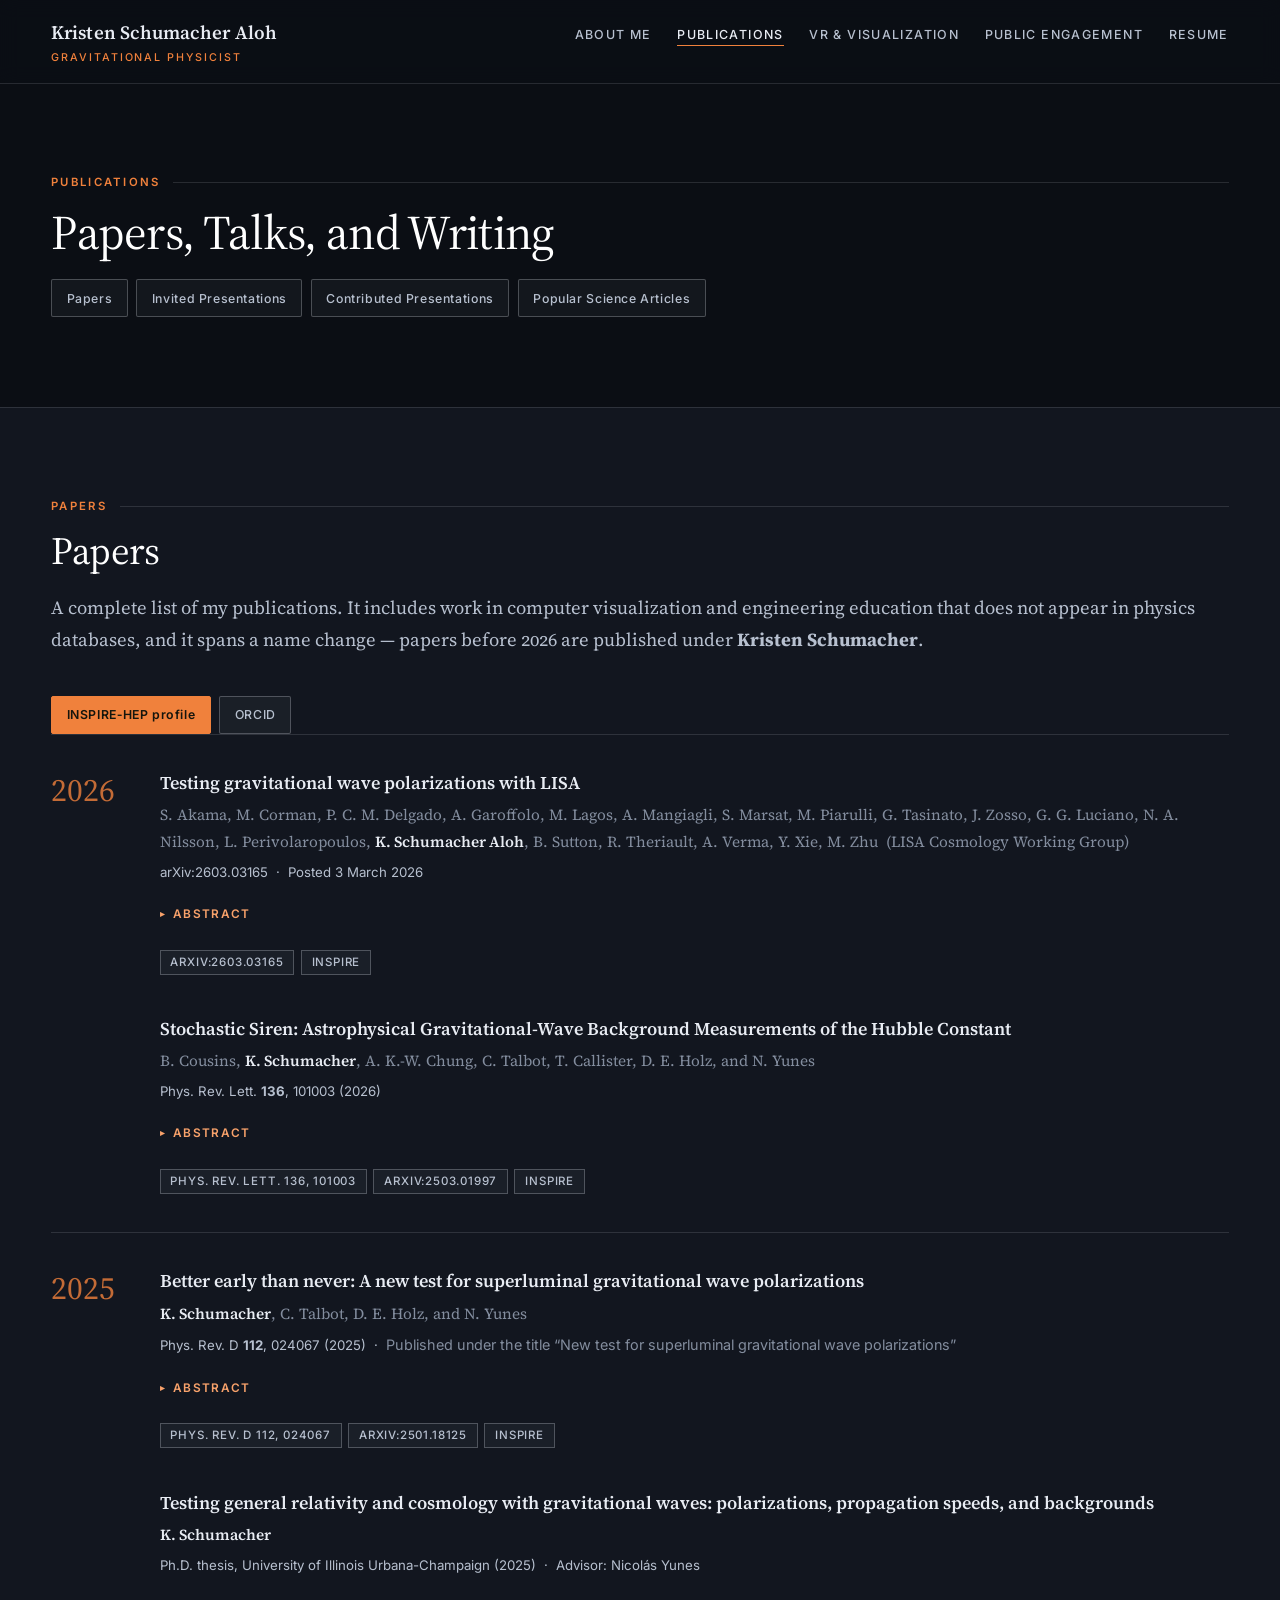
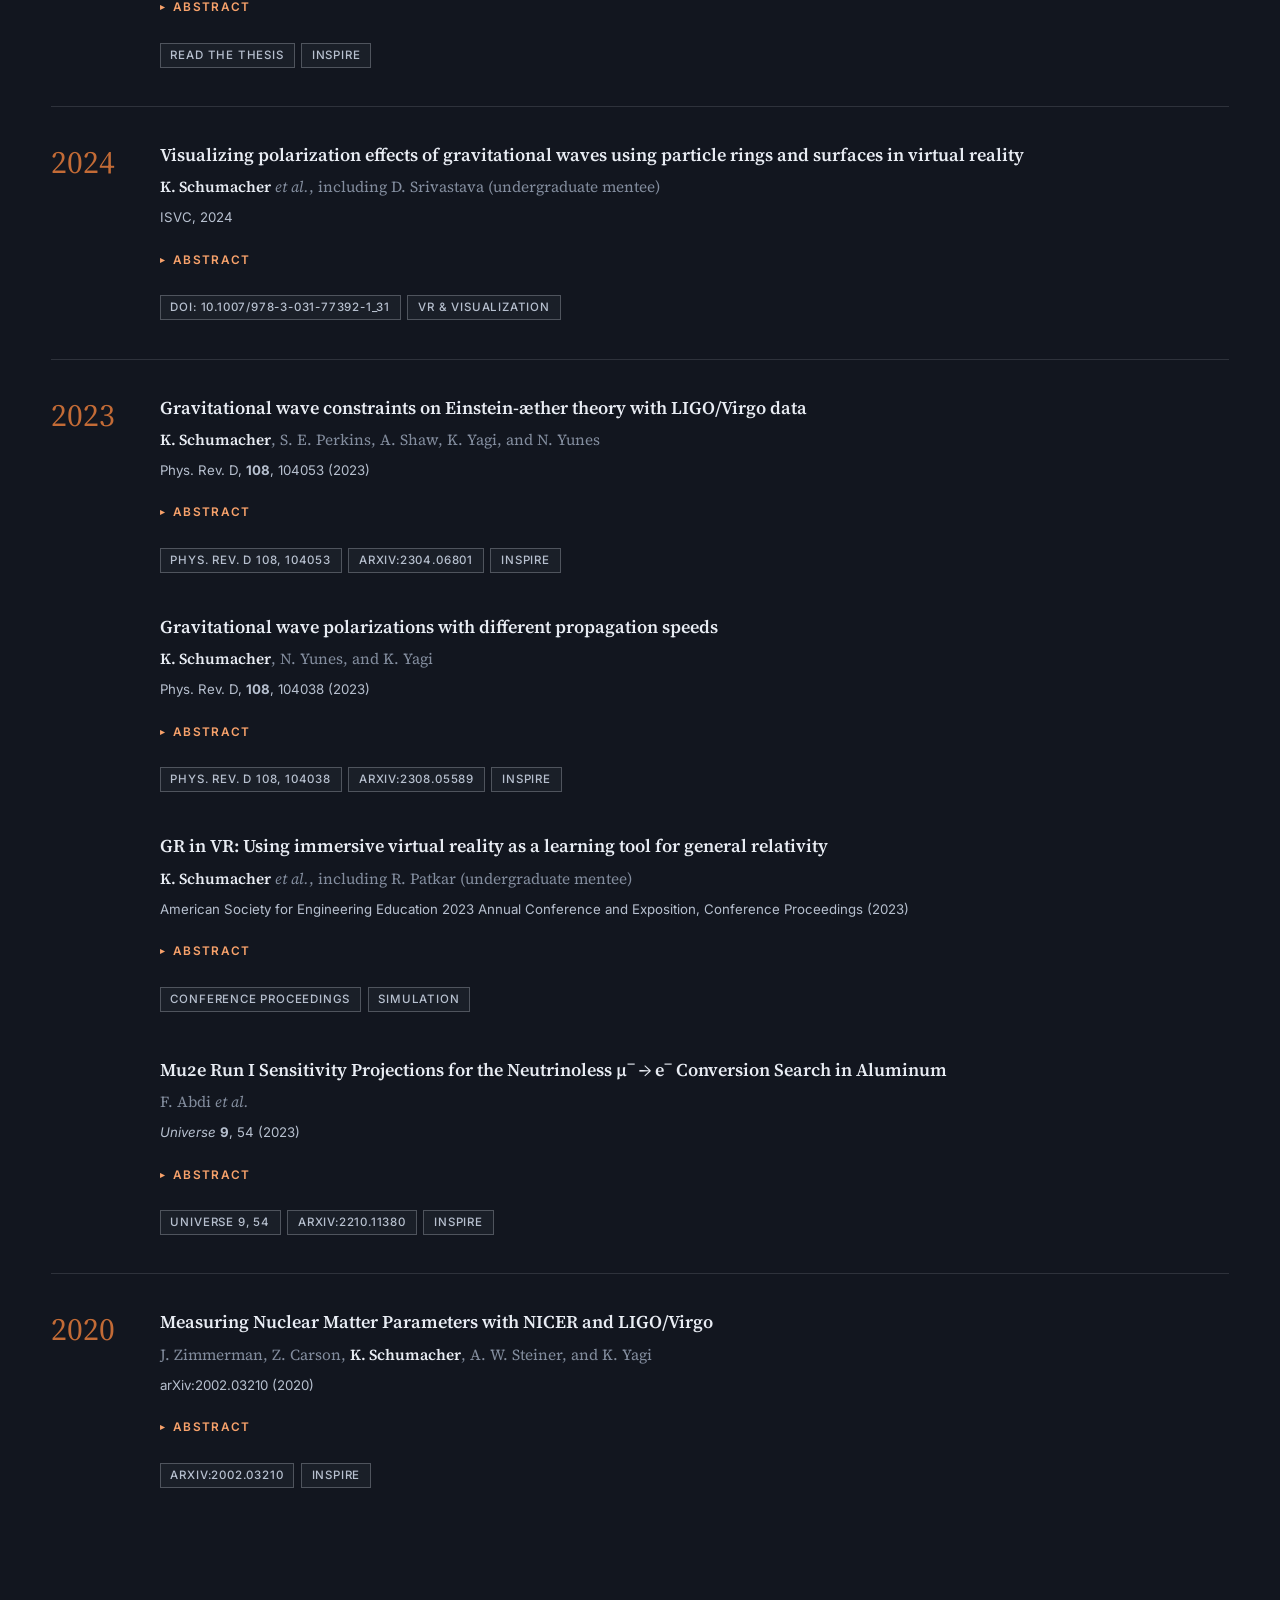
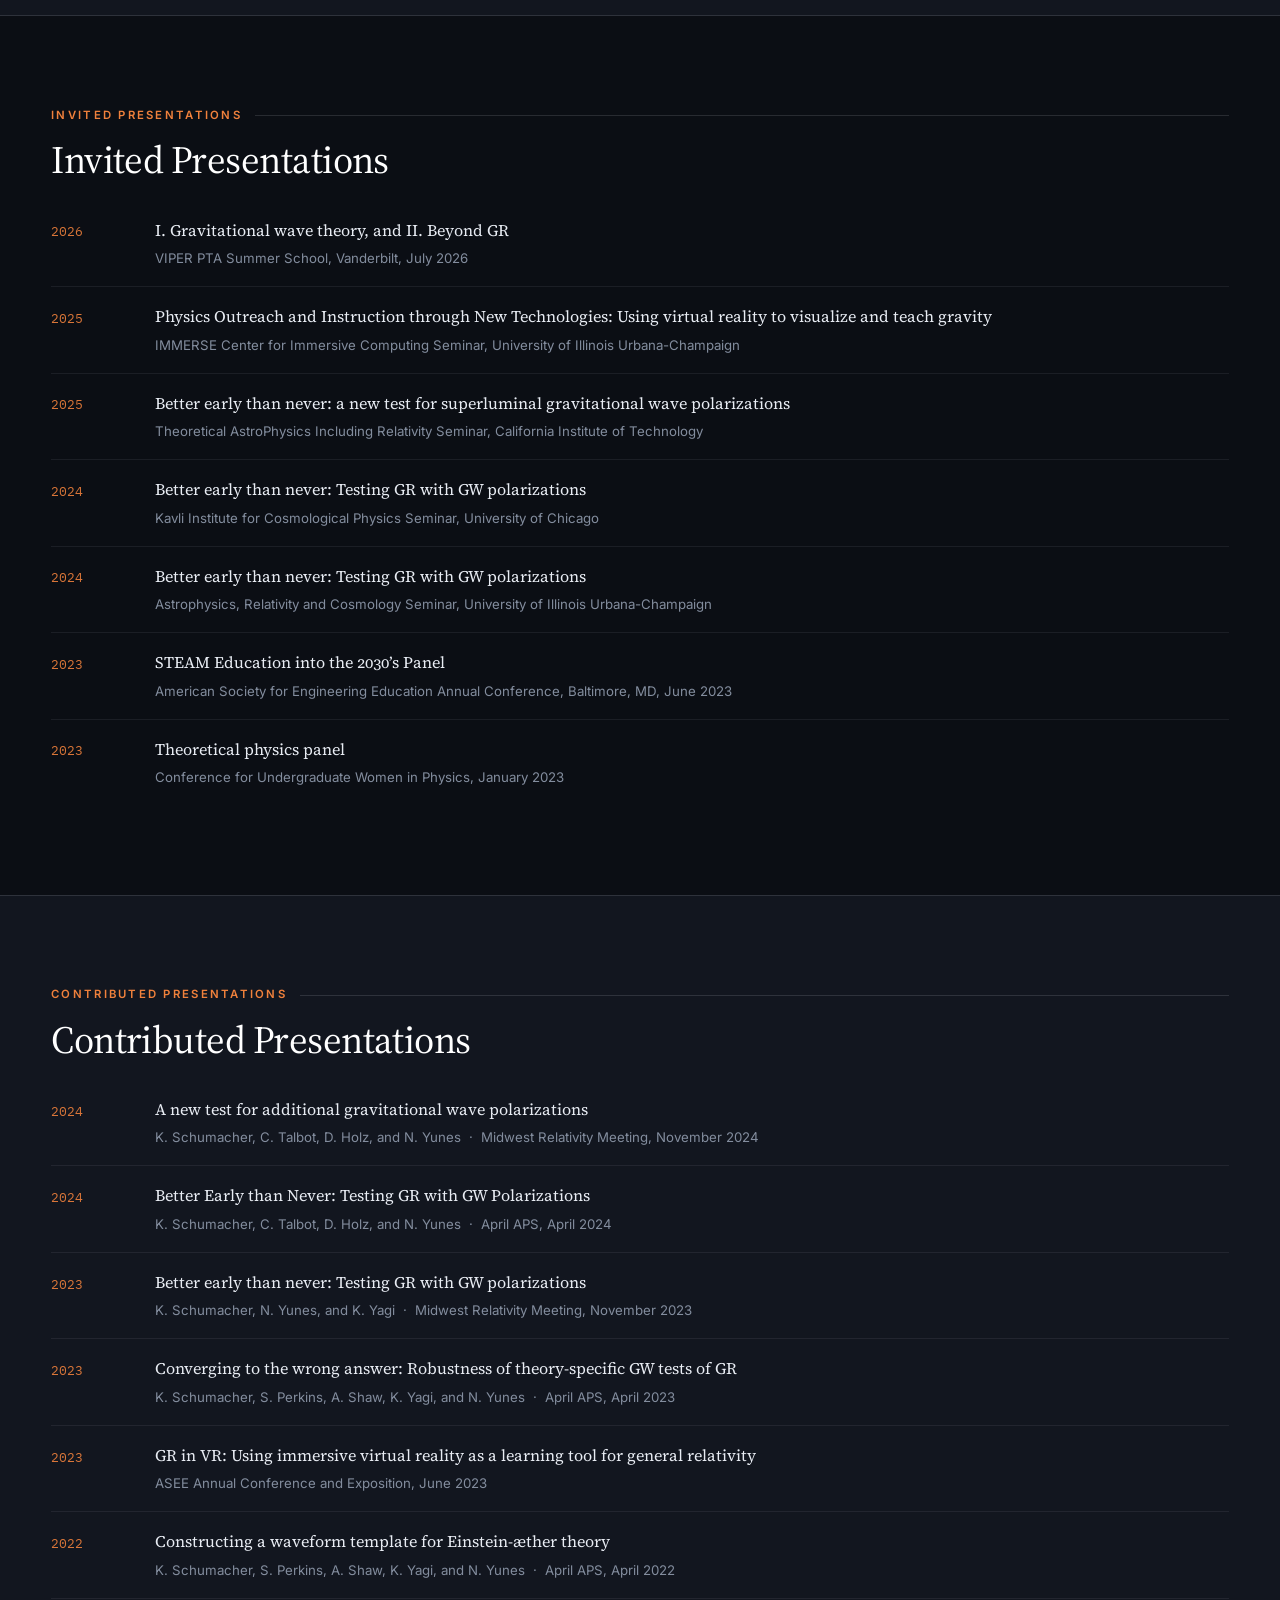
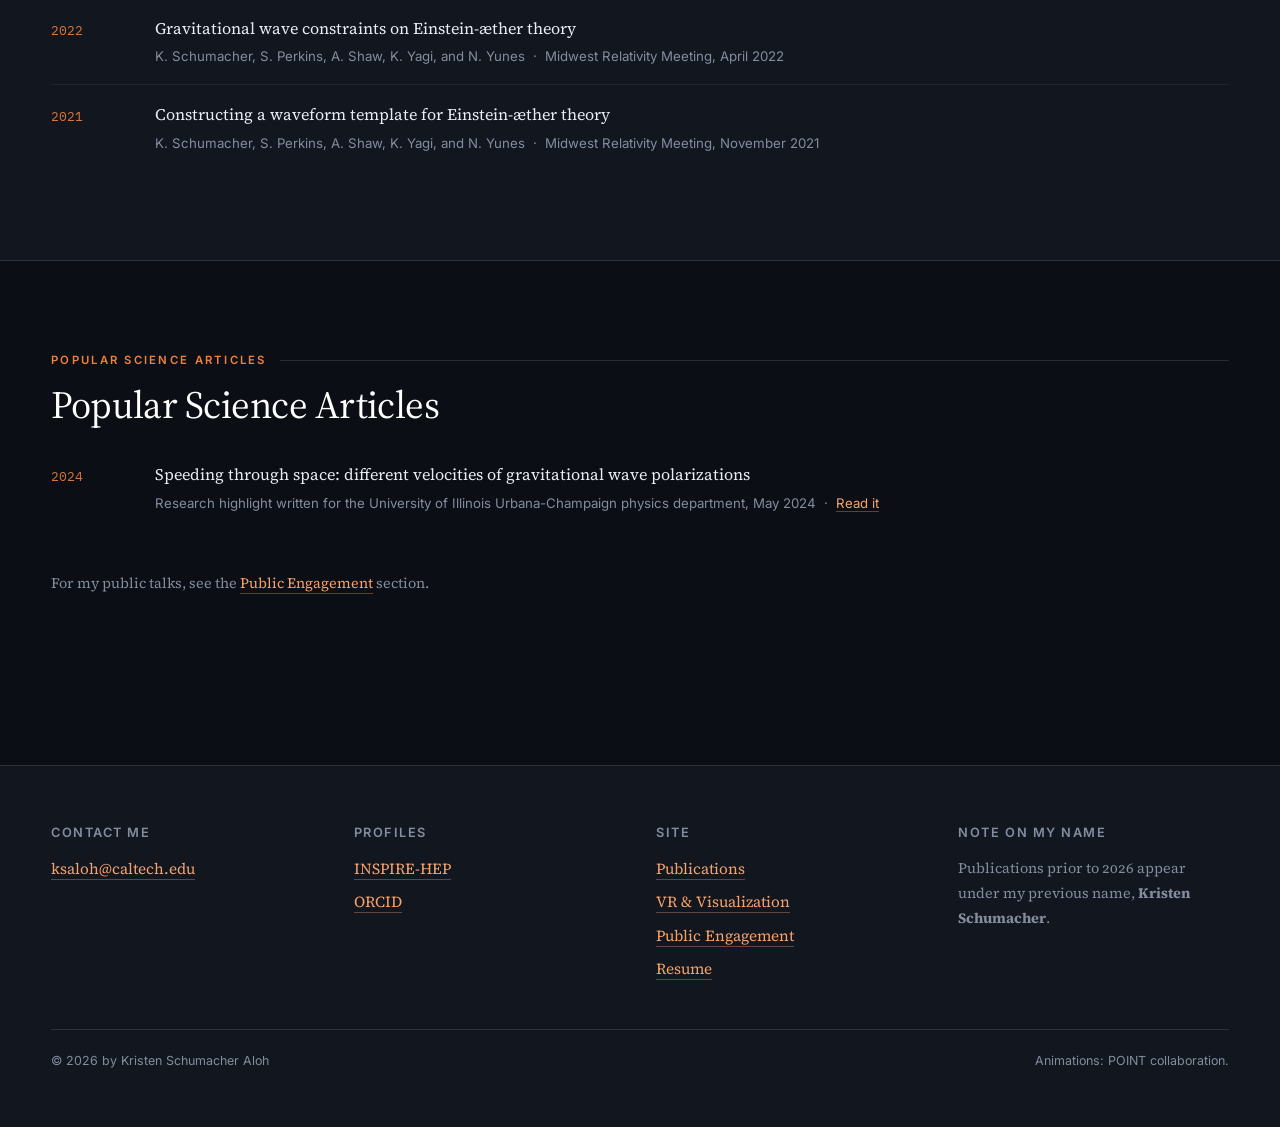
==== publications.html @ e94948c2 "Initial site" ====
<!DOCTYPE html>
<html lang="en">
<head>
<meta charset="utf-8">
<meta name="viewport" content="width=device-width, initial-scale=1">
<meta name="theme-color" content="#0B0E14">
<title>Publications — Kristen Schumacher Aloh</title>
<meta name="description" content="Papers, invited and contributed presentations, and popular science writing by Kristen Schumacher Aloh, gravitational physicist at Caltech and UT Austin. Papers before 2026 appear under Kristen Schumacher.">
<link rel="canonical" href="https://kristenaloh.github.io/publications.html">
<link rel="preconnect" href="https://fonts.googleapis.com">
<link rel="preconnect" href="https://fonts.gstatic.com" crossorigin>
<link href="https://fonts.googleapis.com/css2?family=Source+Serif+4:ital,opsz,wght@0,8..60,300..700;1,8..60,300..600&family=Inter:wght@400;500;600&family=IBM+Plex+Mono:wght@400;500&display=swap" rel="stylesheet">
<link rel="stylesheet" href="assets/css/style.css">
</head>
<body>
<a class="skip" href="#main">Skip to content</a>

<header class="masthead">
  <div class="masthead__inner">
    <a class="wordmark" href="index.html">
      <span class="wordmark__name">Kristen Schumacher Aloh</span>
      <span class="wordmark__role">Gravitational Physicist</span>
    </a>
    <nav class="nav" aria-label="Primary">
      <ul>
        <li><a href="index.html">About Me</a></li>
        <li><a href="publications.html" aria-current="page">Publications</a></li>
        <li><a href="visualizations.html">VR &amp; Visualization</a></li>
        <li><a href="outreach.html">Public Engagement</a></li>
        <li><a href="cv.html">Resume</a></li>
      </ul>
    </nav>
  </div>
</header>

<main id="main">

  <section class="section wrap">
    <p class="eyebrow">Publications</p>
    <h2 style="font-size:clamp(2rem,4.6vw,3rem)">Papers, Talks, and Writing</h2>
    <ul class="idlinks">
      <li><a href="#papers">Papers</a></li>
      <li><a href="#invited">Invited Presentations</a></li>
      <li><a href="#contributed">Contributed Presentations</a></li>
      <li><a href="#popular-science">Popular Science Articles</a></li>
    </ul>
  </section>

  <!-- ================= PAPERS ================= -->
  <section class="section section--raised" id="papers">
    <div class="wrap">
      <p class="eyebrow">Papers</p>
      <h2 class="mt-0">Papers</h2>
      <p class="deck">
        A complete list of my publications. It includes work in computer visualization and engineering
        education that does not appear in physics databases, and it spans a name change &mdash; papers
        before 2026 are published under <strong>Kristen Schumacher</strong>.
      </p>
      <!-- One-line summaries were removed here in Aug 2026. They sat between .pub__ref and
           the <details> abstract, as <p class="pub__gloss">. The .pub__gloss CSS rule is kept
           in the stylesheet so they can be reinstated by adding the paragraphs back. The plan
           is to rewrite them for a general audience rather than for a neighbouring subfield. -->
      <ul class="idlinks">
        <li><a class="is-primary" href="https://inspirehep.net/authors/1757251?ui-citation-summary=true">INSPIRE&#8209;HEP profile</a></li>
        <li><a href="https://orcid.org/0009-0002-8573-5075">ORCID</a></li>
      </ul>

      <!-- ===== 2026 ===== -->
      <div class="pubyear">
        <div class="pubyear__y">2026</div>
        <div>

          <article class="pub">
            <h3 class="pub__title">Testing gravitational wave polarizations with LISA</h3>
            <p class="pub__authors">S. Akama, M. Corman, P. C. M. Delgado, A. Garoffolo,
              M. Lagos, A. Mangiagli, S. Marsat, M. Piarulli, G. Tasinato, J. Zosso,
              G. G. Luciano, N. A. Nilsson, L. Perivolaropoulos,
              <b>K. Schumacher Aloh</b>, B. Sutton, R. Theriault, A. Verma, Y. Xie, M. Zhu
              &nbsp;(LISA Cosmology Working Group)</p>
            <p class="pub__ref">arXiv:2603.03165 &nbsp;·&nbsp; Posted 3 March 2026</p>
            <details class="pub__abstract">
              <summary>Abstract</summary>
              <p>
                In this paper we quantify the ability of the Laser Interferometer Space Antenna
                (LISA) to test the presence of non-tensorial polarizations as well as modifications
                to the tensor ones in gravitational waves emitted from massive black hole binaries.
                We employ the Parametrized Post-Einsteinian (PPE) formalism to model deviations from
                General Relativity (GR) for tensor, vector, and scalar polarizations. Our PPE
                parametrization is inspired by post-Newtonian waveforms from four modified gravity
                theories: Horndeski, Einstein-aether, Rosen&rsquo;s bimetric, and Lightman-Lee. We
                consistently implement these modifications across the inspiral, merger, and ringdown
                phases, ensuring proper waveform alignment and tapering. Subsequently, we perform
                Fisher forecasts to derive expected constraints on deviations from General Relativity
                and map these constraints to the parameter spaces of the four gravity theories. For
                tensor polarizations, LISA achieves constraints on amplitude modifications ranging
                between &sim;10<sup>&minus;4</sup>&ndash;10<sup>&minus;2</sup> precision level,
                depending on the frequency evolution of the modifications, for systems with
                10<sup>5</sup>&ndash;10<sup>7</sup>&nbsp;M<sub>&odot;</sub> at z&nbsp;=&nbsp;1. We
                find that LISA can distinguish breathing and longitudinal scalar polarizations only
                for relatively light binaries with M&nbsp;&lesssim;&nbsp;10<sup>4</sup>&nbsp;M<sub>&odot;</sub>,
                beyond which these modes become degenerate in the detector response. Importantly,
                constraints on vector polarizations are approximately 2-3 times more precise than for
                scalar polarizations. For both vector and scalar modes, amplitude measurements reach
                precisions ranging between
                &sim;10<sup>&minus;8</sup>&ndash;10<sup>&minus;2</sup>, depending on the frequency
                evolution of the modifications, for systems with
                10<sup>5</sup>&ndash;10<sup>7</sup>&nbsp;M<sub>&odot;</sub> at z&nbsp;=&nbsp;1. These
                results demonstrate LISA&rsquo;s potential to probe gravity in the strong-field regime
                via gravitational wave polarizations.
              </p>
            </details>
            <ul class="pub__links">
              <li><a href="https://arxiv.org/abs/2603.03165">arXiv:2603.03165</a></li>
              <li><a href="https://inspirehep.net/literature/3125375">INSPIRE</a></li>
            </ul>
          </article>

          <article class="pub">
            <h3 class="pub__title">Stochastic Siren: Astrophysical Gravitational-Wave Background
              Measurements of the Hubble Constant</h3>
            <p class="pub__authors">B. Cousins, <b>K. Schumacher</b>, A. K.-W. Chung, C. Talbot,
              T. Callister, D. E. Holz, and N. Yunes</p>
            <p class="pub__ref">Phys. Rev. Lett. <b>136</b>, 101003 (2026)</p>
            <details class="pub__abstract">
              <summary>Abstract</summary>
              <p>
                Gravitational waves from individually resolved compact object mergers can be used
                as standard sirens, offering a novel self-calibrating precision probe of cosmology.
                While the standard siren method has been well-explored, the gravitational-wave
                background arising from unresolved mergers offers a novel alternative to probing
                cosmology. We demonstrate that the combination of resolved binary black hole
                mergers with the unresolved signals composing the stochastic gravitational-wave
                background can be used to measure cosmological parameters, including the Hubble
                constant, H<sub>0</sub>. We apply this &ldquo;stochastic siren&rdquo; method to
                existing gravitational-wave data and find that including the current non-detection
                of the background increases the accuracy at which H<sub>0</sub> can be measured,
                relative to using resolved mergers alone. We also provide projections for upcoming
                detectors to highlight their ability to probe cosmology with the background. With
                the anticipated detection of the astrophysical gravitational-wave background, the
                stochastic siren approach can be expected to improve future standard siren
                cosmological measurements.
              </p>
            </details>
            <ul class="pub__links">
              <li><a href="https://doi.org/10.1103/4lzh-bm7y">Phys. Rev. Lett. 136, 101003</a></li>
              <li><a href="https://arxiv.org/abs/2503.01997">arXiv:2503.01997</a></li>
              <li><a href="https://inspirehep.net/literature/2896659">INSPIRE</a></li>
            </ul>
          </article>

        </div>
      </div>

      <!-- ===== 2025 ===== -->
      <div class="pubyear">
        <div class="pubyear__y">2025</div>
        <div>

          <article class="pub">
            <h3 class="pub__title">Better early than never: A new test for superluminal
              gravitational wave polarizations</h3>
            <p class="pub__authors"><b>K. Schumacher</b>, C. Talbot, D. E. Holz, and N. Yunes</p>
            <p class="pub__ref">Phys. Rev. D <b>112</b>, 024067 (2025)
              &nbsp;·&nbsp; <span class="small">Published under the title &ldquo;New test for
              superluminal gravitational wave polarizations&rdquo;</span></p>
            <details class="pub__abstract">
              <summary>Abstract</summary>
              <p>
                In some beyond-Einstein theories of gravity, gravitational waves can contain up to
                six polarizations, which are allowed to propagate at different speeds faster than
                light. These different propagation speeds imply that polarizations generated by the
                same source will not arrive simultaneously at the detector. Current constraints on
                the speed of propagation of transverse-traceless polarizations, however, indicate
                that any additional polarizations must arrive with or before the
                transverse-traceless ones. We propose a new technique to test for the existence of
                superluminal, non-transverse-traceless polarizations that arrive in the data before
                a gravitational-wave observation of transverse-traceless modes. We discuss the
                circumstances in which these non-transverse-traceless polarizations would be
                detectable and what constraints could be placed if they are not detected. To
                determine whether this new test of general relativity with gravitational wave
                observations is practical, we outline and address many of the challenges it might
                face. Our arguments lead us to conclude that this new test is not only physically
                well-motivated but also feasible with current detectors.
              </p>
            </details>
            <ul class="pub__links">
              <li><a href="https://doi.org/10.1103/m7ns-f3jf">Phys. Rev. D 112, 024067</a></li>
              <li><a href="https://arxiv.org/abs/2501.18125">arXiv:2501.18125</a></li>
              <li><a href="https://inspirehep.net/literature/2874196">INSPIRE</a></li>
            </ul>
          </article>

          <article class="pub">
            <h3 class="pub__title">Testing general relativity and cosmology with gravitational
              waves: polarizations, propagation speeds, and backgrounds</h3>
            <p class="pub__authors"><b>K. Schumacher</b></p>
            <p class="pub__ref">Ph.D. thesis, University of Illinois Urbana-Champaign (2025)
              &nbsp;·&nbsp; Advisor: Nicol&aacute;s Yunes</p>
            <details class="pub__abstract">
              <summary>Abstract</summary>
              <p>
                Gravitational waves have enabled innumerable tests of various aspects of
                physics and astronomy, both through their detection and non-detection. This
                dissertation focuses on two primary areas that gravitational waves have
                impacted: general relativity and cosmology. In general relativity,
                gravitational waves consist of only two tensor polarization modes, while some
                modified theories of gravity propose up to six polarizations. Thus, additional
                non-tensorial polarizations offer a unique signature of new physics and
                provide a generic and powerful tool for testing general relativity. In this
                dissertation, we develop models for the six polarizations possible in modified
                theories, where these polarizations can propagate at different speeds. These
                models offer a more straightforward method to obtain the expressions that
                serve as the foundation for waveform template creation. We apply these models
                to Einstein-&aelig;ther theory, a specific theory of modified gravity that
                allows us to test Lorentz-violation in the gravitational sector &mdash; a
                feature common to many theories of quantum gravity. For the first time, we
                construct a waveform template in this theory and test it against gravitational
                wave data. While we find that current data is insufficient to place more
                stringent constraints than existent bounds, this work establishes a framework
                for future tests. Furthermore, to better illustrate the physical phenomenon
                considered in these works, we also develop novel visualizations of
                gravitational wave polarizations in virtual reality. These animations allow
                for a deeper understanding of each polarization individually and their
                combined effects. Next, we investigate how propagation speeds of different
                polarizations impact their detectability and examine the implications for
                current constraints on additional polarizations. We propose a novel search
                technique for such polarizations, considering how they would correlate with
                the tensor polarizations that have already been detected. In the event that
                additional polarizations are not detected, we consider how this non-detection
                can still inform studies of modified theories by placing limits on the
                possible values of certain parameters, such as the polarization speeds.
                Finally, in addition to these tests of modified gravity, we propose a new test
                of cosmology utilizing the gravitational wave background &mdash; a collection
                of many faint, unresolvable events. We demonstrate that even in the case of a
                non-detection, this test can improve our measurement of the expansion rate of
                the Universe. In combination with spectral siren techniques, this may
                contribute to the resolution of the current Hubble tension. Overall, this
                dissertation contributes to the development of new analytical models and data
                analysis techniques for gravitational waves. Our findings suggest several
                promising directions for future research, including the development of new
                waveform templates in modified theories of gravity, searches for
                time-separated gravitational wave polarizations, and further measurements of
                the Hubble constant informed by the gravitational wave background.
              </p>
            </details>
            <ul class="pub__links">
              <li><a href="https://www.ideals.illinois.edu/items/136508">Read the thesis</a></li>
              <li><a href="https://inspirehep.net/literature/3083254">INSPIRE</a></li>
            </ul>
          </article>

        </div>
      </div>

      <!-- ===== 2024 ===== -->
      <div class="pubyear">
        <div class="pubyear__y">2024</div>
        <div>

          <article class="pub">
            <h3 class="pub__title">Visualizing polarization effects of gravitational waves using
              particle rings and surfaces in virtual reality</h3>
            <p class="pub__authors"><b>K. Schumacher</b> <em>et al.</em>,
              including D. Srivastava (undergraduate mentee)</p>
            <p class="pub__ref">ISVC, 2024</p>
            <details class="pub__abstract">
              <summary>Abstract</summary>
              <p>
                In some modified theories of gravity, gravitational waves may contain up to six
                polarizations. These different polarizations determine the pattern with which the
                gravitational waves stretch and squeeze spacetime, both perpendicular to and along
                the direction of propagation. Given the multi-dimensional nature of these
                distortions and the fact that they are not visible to the naked eye, immersive
                virtual reality is a useful tool for visualizing them. In this work, we introduce
                what we believe is the first visualization tool allowing users to explore all six
                gravitational wave polarizations. This interactive and immersive virtual reality
                experience features three different visualization modes intended to illustrate the
                different patterns of distortion for each polarization, for arbitrary combinations
                of the polarizations, and for combinations of polarizations that correspond to
                specific theories of gravity.
              </p>
            </details>
            <ul class="pub__links">
              <li><a href="https://doi.org/10.1007/978-3-031-77392-1_31">DOI: 10.1007/978-3-031-77392-1_31</a></li>
              <li><a href="visualizations.html">VR &amp; Visualization</a></li>
            </ul>
          </article>

        </div>
      </div>

      <!-- ===== 2023 ===== -->
      <div class="pubyear">
        <div class="pubyear__y">2023</div>
        <div>

          <article class="pub">
            <h3 class="pub__title">Gravitational wave constraints on Einstein-&aelig;ther theory
              with LIGO/Virgo data</h3>
            <p class="pub__authors"><b>K. Schumacher</b>, S. E. Perkins, A. Shaw, K. Yagi,
              and N. Yunes</p>
            <p class="pub__ref">Phys. Rev. D, <b>108</b>, 104053 (2023)</p>
            <details class="pub__abstract">
              <summary>Abstract</summary>
              <p>
                Lorentz symmetry is a fundamental property of Einstein&rsquo;s theory of general
                relativity that one may wish to test with gravitational wave observations.
                Einstein-&aelig;ther theory is a model that introduces Lorentz-symmetry breaking in
                the gravitational sector through an &aelig;ther vector field, while still leading to
                second-order field equations. This well-posed theory passes particle physics
                constraints because it modifies directly only the gravitational sector, yet it
                predicts deviations in the inspiral and coalescence of compact objects. We here,
                for the first time, put this theory to the test by comparing its gravitational wave
                predictions directly against LIGO/Virgo gravitational wave data. We first construct
                a waveform model for Einstein-&aelig;ther theory,
                <code>EA_IMRPhenomD_NRT</code>, through modifications of the general relativity
                <code>IMRPhenomD_NRTidalv2</code> model (used by the LIGO/VIRGO collaboration).
                This model constructs a response function that not only contains the
                transverse-traceless polarization but also additional Einstein-&aelig;ther (scalar
                and vectorial) polarizations simultaneously. We then use the many current
                constraints on the theory to construct nontrivial priors for the
                Einstein-&aelig;ther coupling constants. After testing the waveform model, we
                conduct parameter estimation studies on two gravitational wave events: GW170817 and
                GW190425. We find that these data are not sufficiently informative to place
                constraints on the theory that are stronger than current bounds from binary pulsar,
                Solar System, and cosmological observations. This is because, although
                Einstein-&aelig;ther modifications include additional polarizations and have been
                computed beyond leading post-Newtonian order, these modifications are dominated by
                (already-constrained) dipole effects. These difficulties make it unclear whether
                future gravitational wave observations will be able to improve on current
                constraints on Einstein-&aelig;ther theory.
              </p>
            </details>
            <ul class="pub__links">
              <li><a href="https://doi.org/10.1103/PhysRevD.108.104053">Phys. Rev. D 108, 104053</a></li>
              <li><a href="https://arxiv.org/abs/2304.06801">arXiv:2304.06801</a></li>
              <li><a href="https://inspirehep.net/literature/2651445">INSPIRE</a></li>
            </ul>
          </article>

          <article class="pub">
            <h3 class="pub__title">Gravitational wave polarizations with different propagation
              speeds</h3>
            <p class="pub__authors"><b>K. Schumacher</b>, N. Yunes, and K. Yagi</p>
            <p class="pub__ref">Phys. Rev. D, <b>108</b>, 104038 (2023)</p>
            <details class="pub__abstract">
              <summary>Abstract</summary>
              <p>
                In some modified theories of gravity, gravitational waves can contain up to six
                different polarizations, which can travel at speeds different from that of light.
                Searches for these different polarizations in gravitational wave data are important
                because any detection would be clear evidence of new physics, while clear
                nondetections could constrain some modified theories. The first step toward
                searching the data for such gravitational wave content is the calculation of the
                amplitudes of these different polarizations. Here we present a model-independent
                method to obtain the different polarizations of gravitational waves directly from
                the metric perturbation in theories where these polarizations are allowed to travel
                at different speeds. We develop our calculations so that the same procedure works
                with either the metric perturbation itself or its trace-reversed form. Our results
                are in agreement with previous work in the limit that all polarization speeds are
                the speed of light. We demonstrate how our model-independent method can be used
                with two specific modified theories of gravity, suggesting its wide applicability
                to other theories that allow for different gravitational wave propagation speeds.
                We further extend the parametrized post-Einsteinian formalism to apply to such
                theories that travel with different speeds. Finally, we discuss how the different
                speeds of different polarizations may affect null stream tests of general
                relativity with gravitational wave observations by multiple interferometers.
                Differences in propagation speeds may make null streams ineffective or lead to the
                detection of what seem to be isolated scalar or vector modes.
              </p>
            </details>
            <ul class="pub__links">
              <li><a href="https://doi.org/10.1103/PhysRevD.108.104038">Phys. Rev. D 108, 104038</a></li>
              <li><a href="https://arxiv.org/abs/2308.05589">arXiv:2308.05589</a></li>
              <li><a href="https://inspirehep.net/literature/2686897">INSPIRE</a></li>
            </ul>
          </article>

          <article class="pub">
            <h3 class="pub__title">GR in VR: Using immersive virtual reality as a learning tool for
              general relativity</h3>
            <p class="pub__authors"><b>K. Schumacher</b> <em>et al.</em>,
              including R. Patkar (undergraduate mentee)</p>
            <p class="pub__ref">American Society for Engineering Education 2023 Annual Conference
              and Exposition, Conference Proceedings (2023)</p>
            <details class="pub__abstract">
              <summary>Abstract</summary>
              <p>
                According to general relativity, gravity can be understood as a curvature of
                spacetime in response to the presence of matter and energy. Students often struggle
                to visualize the geometry of curved spacetime. The standard demonstration used to
                aid in visualization, that of a ball on an elastic sheet, is fundamentally flawed
                and may lead to misconceptions. Recent research suggests that virtual reality can
                improve understanding of spatially complex or abstract concepts. We hypothesize that
                an interactive virtual reality demonstration involving masses in a curved 3D
                spatial grid, with clocks representing the relative passage of time, would support
                improved conceptual understanding and impact attitude among students learning
                general relativity compared to traditional methods. To test this hypothesis,
                undergraduate students who have no formal experience with general relativity are
                recruited to evaluate the virtual reality simulation. The students first take a
                questionnaire to determine a baseline for their conceptual understanding of general
                relativity, with confidence-scaled multiple choice and written response questions.
                The experimental group experiences an interactive virtual reality demonstration in
                which the subjects can move objects through space and time to visualize how mass
                curves spacetime. An instructor leads the control group through the standard ball
                on a sheet demo while delivering content orally. Students in both groups are
                prompted by an instructor to explore the relationship between mass, gravity, and
                time, guided by a set of conceptual questions. Immediately after the
                demonstrations, students complete the same questionnaire and a survey about learner
                attitude and simulation usability. Few previous studies focus on the conceptual
                understanding of general relativity and even fewer examine the possibility of
                immersive learning as a tool for teaching this topic. Our work addresses this gap
                by designing a novel immersive technique for visualizing relativistic effects and
                comparing this technique to existing non-immersive methods of instruction.
              </p>
            </details>
            <ul class="pub__links">
              <li><a href="https://peer.asee.org/gr-in-vr-using-immersive-virtual-reality-as-a-learning-tool-for-general-relativity">Conference Proceedings</a></li>
              <li><a href="visualizations.html#einsteins-spacetime">Simulation</a></li>
            </ul>
          </article>

          <article class="pub">
            <h3 class="pub__title">Mu2e Run I Sensitivity Projections for the Neutrinoless
              &mu;<sup>&minus;</sup>&nbsp;&rarr;&nbsp;e<sup>&minus;</sup> Conversion Search in
              Aluminum</h3>
            <p class="pub__authors">F. Abdi <em>et al.</em></p>
            <p class="pub__ref"><em>Universe</em> <b>9</b>, 54 (2023)</p>
            <details class="pub__abstract">
              <summary>Abstract</summary>
              <p>
                The Mu2e experiment at Fermilab will search for the neutrinoless
                &mu;<sup>&minus;</sup>&nbsp;&rarr;&nbsp;e<sup>&minus;</sup> conversion in the field
                of an aluminum nucleus. The Mu2e data-taking plan assumes two running periods,
                Run I and Run II, separated by an approximately two-year-long shutdown. This paper
                presents an estimate of the expected Mu2e Run I search sensitivity and includes a
                detailed discussion of the background sources, uncertainties of their prediction,
                analysis procedures, and the optimization of the experimental sensitivity. The
                expected Run I 5&sigma; discovery sensitivity is
                R<sub>&mu;e</sub>&nbsp;=&nbsp;1.2&nbsp;&times;&nbsp;10<sup>&minus;15</sup>, with a
                total expected background of 0.11&nbsp;&plusmn;&nbsp;0.03 events. In the absence of
                a signal, the expected upper limit is
                R<sub>&mu;e</sub>&nbsp;&lt;&nbsp;6.2&nbsp;&times;&nbsp;10<sup>&minus;16</sup> at
                90% CL. This represents a three order of magnitude improvement over the current
                experimental limit.
              </p>
            </details>
            <ul class="pub__links">
              <li><a href="https://doi.org/10.3390/universe9010054">Universe 9, 54</a></li>
              <li><a href="https://arxiv.org/abs/2210.11380">arXiv:2210.11380</a></li>
              <li><a href="https://inspirehep.net/literature/2167920">INSPIRE</a></li>
            </ul>
          </article>

        </div>
      </div>

      <!-- ===== 2020 ===== -->
      <div class="pubyear">
        <div class="pubyear__y">2020</div>
        <div>

          <article class="pub">
            <h3 class="pub__title">Measuring Nuclear Matter Parameters with NICER and
              LIGO/Virgo</h3>
            <p class="pub__authors">J. Zimmerman, Z. Carson, <b>K. Schumacher</b>,
              A. W. Steiner, and K. Yagi</p>
            <p class="pub__ref">arXiv:2002.03210 (2020)</p>
            <details class="pub__abstract">
              <summary>Abstract</summary>
              <p>
                The NICER Collaboration recently reported the measurement of the mass and radius of
                a pulsar PSR J0030+0451. We here use this new measurement to constrain one of the
                higher-order nuclear matter parameters K<sub>sym,0</sub>. We further combine the
                tidal measurement of the binary neutron star merger GW170817 by LIGO/Virgo to
                derive a joint 1-&sigma; constraint as
                K<sub>sym,0</sub>&nbsp;=&nbsp;&minus;102<sup>+71</sup><sub>&minus;72</sub>&nbsp;MeV.
                We believe this is the most reliable bound on the parameter to date under the
                assumption that there is no new physics above the saturation density which impacts
                neutron star observations.
              </p>
            </details>
            <ul class="pub__links">
              <li><a href="https://arxiv.org/abs/2002.03210">arXiv:2002.03210</a></li>
              <li><a href="https://inspirehep.net/literature/1779410">INSPIRE</a></li>
            </ul>
          </article>

        </div>
      </div>

    </div>
  </section>

  <!-- ================= INVITED ================= -->
  <section class="section wrap" id="invited">
    <p class="eyebrow">Invited Presentations</p>
    <h2 class="mt-0">Invited Presentations</h2>
    <ul class="entrylist">
      <li>
        <span class="yr">2026</span>
        <span class="what">I. Gravitational wave theory, and II. Beyond GR
          <span class="where">VIPER PTA Summer School, Vanderbilt, July 2026</span></span>
      </li>
      <li>
        <span class="yr">2025</span>
        <span class="what">Physics Outreach and Instruction through New Technologies: Using
          virtual reality to visualize and teach gravity
          <span class="where">IMMERSE Center for Immersive Computing Seminar, University of
            Illinois Urbana-Champaign</span></span>
      </li>
      <li>
        <span class="yr">2025</span>
        <span class="what">Better early than never: a new test for superluminal gravitational wave
          polarizations
          <span class="where">Theoretical AstroPhysics Including Relativity Seminar, California
            Institute of Technology</span></span>
      </li>
      <li>
        <span class="yr">2024</span>
        <span class="what">Better early than never: Testing GR with GW polarizations
          <span class="where">Kavli Institute for Cosmological Physics Seminar, University of
            Chicago</span></span>
      </li>
      <li>
        <span class="yr">2024</span>
        <span class="what">Better early than never: Testing GR with GW polarizations
          <span class="where">Astrophysics, Relativity and Cosmology Seminar, University of
            Illinois Urbana-Champaign</span></span>
      </li>
      <li>
        <span class="yr">2023</span>
        <span class="what">STEAM Education into the 2030&rsquo;s Panel
          <span class="where">American Society for Engineering Education Annual Conference,
            Baltimore, MD, June 2023</span></span>
      </li>
      <li>
        <span class="yr">2023</span>
        <span class="what">Theoretical physics panel
          <span class="where">Conference for Undergraduate Women in Physics, January 2023</span></span>
      </li>
    </ul>
  </section>

  <!-- ================= CONTRIBUTED ================= -->
  <section class="section section--raised" id="contributed">
    <div class="wrap">
      <p class="eyebrow">Contributed Presentations</p>
      <h2 class="mt-0">Contributed Presentations</h2>
      <ul class="entrylist">
        <li><span class="yr">2024</span>
          <span class="what">A new test for additional gravitational wave polarizations
            <span class="where">K. Schumacher, C. Talbot, D. Holz, and N. Yunes &nbsp;·&nbsp;
              Midwest Relativity Meeting, November 2024</span></span></li>
        <li><span class="yr">2024</span>
          <span class="what">Better Early than Never: Testing GR with GW Polarizations
            <span class="where">K. Schumacher, C. Talbot, D. Holz, and N. Yunes &nbsp;·&nbsp;
              April APS, April 2024</span></span></li>
        <li><span class="yr">2023</span>
          <span class="what">Better early than never: Testing GR with GW polarizations
            <span class="where">K. Schumacher, N. Yunes, and K. Yagi &nbsp;·&nbsp;
              Midwest Relativity Meeting, November 2023</span></span></li>
        <li><span class="yr">2023</span>
          <span class="what">Converging to the wrong answer: Robustness of theory-specific GW
            tests of GR
            <span class="where">K. Schumacher, S. Perkins, A. Shaw, K. Yagi, and N. Yunes &nbsp;·&nbsp;
              April APS, April 2023</span></span></li>
        <li><span class="yr">2023</span>
          <span class="what">GR in VR: Using immersive virtual reality as a learning tool for
            general relativity
            <span class="where">ASEE Annual Conference and Exposition, June 2023</span></span></li>
        <li><span class="yr">2022</span>
          <span class="what">Constructing a waveform template for Einstein-&aelig;ther theory
            <span class="where">K. Schumacher, S. Perkins, A. Shaw, K. Yagi, and N. Yunes &nbsp;·&nbsp;
              April APS, April 2022</span></span></li>
        <li><span class="yr">2022</span>
          <span class="what">Gravitational wave constraints on Einstein-&aelig;ther theory
            <span class="where">K. Schumacher, S. Perkins, A. Shaw, K. Yagi, and N. Yunes &nbsp;·&nbsp;
              Midwest Relativity Meeting, April 2022</span></span></li>
        <li><span class="yr">2021</span>
          <span class="what">Constructing a waveform template for Einstein-&aelig;ther theory
            <span class="where">K. Schumacher, S. Perkins, A. Shaw, K. Yagi, and N. Yunes &nbsp;·&nbsp;
              Midwest Relativity Meeting, November 2021</span></span></li>
      </ul>
    </div>
  </section>

  <!-- ================= POPULAR SCIENCE ================= -->
  <section class="section wrap" id="popular-science">
    <p class="eyebrow">Popular Science Articles</p>
    <h2 class="mt-0">Popular Science Articles</h2>
    <ul class="entrylist">
      <li><span class="yr">2024</span>
        <span class="what">Speeding through space: different velocities of gravitational wave
          polarizations
          <span class="where">Research highlight written for the University of Illinois
            Urbana-Champaign physics department, May 2024 &nbsp;·&nbsp;
            <a href="https://physics.illinois.edu/research/highlights/schumacher-polarization">Read
            it</a></span></span></li>
    </ul>

    <p class="small" style="margin-top:2.5rem">
      For my public talks, see the <a href="outreach.html#public-talks">Public Engagement</a>
      section.
    </p>
  </section>

</main>

<footer class="footer">
  <div class="wrap">
    <div class="footer__grid">
      <div>
        <h4>Contact me</h4>
        <ul>
          <li><a href="mailto:ksaloh@caltech.edu">ksaloh@caltech.edu</a></li>
        </ul>
      </div>
      <div>
        <h4>Profiles</h4>
        <ul>
          <li><a href="https://inspirehep.net/authors/1757251?ui-citation-summary=true">INSPIRE&#8209;HEP</a></li>
          <li><a href="https://orcid.org/0009-0002-8573-5075">ORCID</a></li>
        </ul>
      </div>
      <div>
        <h4>Site</h4>
        <ul>
          <li><a href="publications.html">Publications</a></li>
          <li><a href="visualizations.html">VR &amp; Visualization</a></li>
          <li><a href="outreach.html">Public Engagement</a></li>
          <li><a href="cv.html">Resume</a></li>
        </ul>
      </div>
      <div>
        <h4>Note on my name</h4>
        <p class="small">
          Publications prior to 2026 appear under my previous name,
          <strong>Kristen Schumacher</strong>.
        </p>
      </div>
    </div>
    <div class="footer__note">
      <span>&copy; 2026 by Kristen Schumacher Aloh</span>
      <span>Animations: POINT collaboration.</span>
    </div>
  </div>
</footer>
</body>
</html>
---- assets/css/style.css ----
/* ===========================================================
   Kristen Schumacher Aloh — personal academic site
   Design: "Dark field"

   Every polarization animation is rendered on pure black. The site is
   therefore built dark, so those animations sit flush against the page
   with no visible frame — they read as the design rather than as
   embedded media. Media surfaces are true #000 to match the source.

   The orange accent is sampled from the sphere in the Einstein's
   Spacetime logo, and recurs in the POINT logo, the OzGrav black-hole
   render and the Hanford trace of the GW150914 figure.
   =========================================================== */

/* ---------- Tokens ---------- */
:root {
  --page:       #0B0E14;   /* near-black page ground        */
  --surface:    #12161F;   /* cards, panels                 */
  --surface-2:  #1A1F2B;   /* raised / hover                */
  --plate:      #000000;   /* media surfaces — matches source */

  --ink:        #E8ECF3;   /* body text                     */
  --ink-soft:   #B7C0CF;   /* secondary                     */
  --muted:      #838D9E;   /* metadata, captions            */

  --rule:       rgba(232, 236, 243, .13);
  --rule-soft:  rgba(232, 236, 243, .07);
  --rule-firm:  rgba(232, 236, 243, .26);

  --flare:      #F0813C;   /* accent — the sphere           */
  --flare-soft: #F8A26B;   /* light tint                    */
  --flare-dim:  #B85E24;   /* pressed / borders             */
  --flare-tint: rgba(240, 129, 60, .13);

  --serif: "Source Serif 4", "Source Serif Pro", Charter, "Iowan Old Style",
           Georgia, "Times New Roman", serif;
  --sans:  "Inter", -apple-system, BlinkMacSystemFont, "Segoe UI", Helvetica, Arial, sans-serif;
  --mono:  "IBM Plex Mono", ui-monospace, SFMono-Regular, Menlo, monospace;

  /* No container cap: the page fills the browser window at whatever width it is
     opened to. Type scales with the viewport so it stays proportionate. */
  --pad-x: clamp(1.25rem, 4vw, 4.5rem);
}

/* ---------- Reset ---------- */
*, *::before, *::after { box-sizing: border-box; }
html { -webkit-text-size-adjust: 100%; scroll-behavior: smooth; background: var(--page); }
body {
  margin: 0;
  background: var(--page);
  color: var(--ink);
  font-family: var(--serif);
  font-size: clamp(1.0625rem, 0.30vw + 1.02rem, 1.375rem);
  line-height: 1.72;
  font-feature-settings: "kern" 1, "liga" 1, "onum" 1;
  -webkit-font-smoothing: antialiased;
  text-rendering: optimizeLegibility;
}
img, svg, video { max-width: 100%; display: block; }
img, svg { height: auto; }
figure { margin: 0; }
::selection { background: var(--flare); color: #10130A; }

/* ---------- Links ---------- */
a {
  color: var(--flare-soft);
  text-decoration: none;
  border-bottom: 1px solid rgba(248, 162, 107, .35);
  transition: color .15s ease, border-color .15s ease, background-color .15s ease;
}
a:hover { color: #FFCBA4; border-bottom-color: var(--flare-soft); background: var(--flare-tint); }
a:focus-visible { outline: 2px solid var(--flare); outline-offset: 3px; border-radius: 2px; }

/* ---------- Layout ---------- */
.wrap  { width: 100%; padding-inline: var(--pad-x); }
.prose { max-width: none; }
.section { padding-block: clamp(3rem, 7vw, 6rem); }
.section--raised { background: var(--surface); border-block: 1px solid var(--rule); }

/* ---------- Skip link ---------- */
.skip {
  position: absolute; left: -9999px; top: 0;
  background: var(--flare); color: #12130C;
  padding: .6rem 1rem; z-index: 100; border: 0; font-family: var(--sans);
}
.skip:focus { left: .5rem; top: .5rem; }

/* ---------- Masthead ---------- */
.masthead {
  border-bottom: 1px solid var(--rule);
  background: rgba(11, 14, 20, .86);
  backdrop-filter: saturate(150%) blur(10px);
  position: sticky; top: 0; z-index: 40;
}
.masthead__inner {
  width: 100%; padding: .95rem var(--pad-x);
  display: flex; align-items: baseline; gap: 1.5rem;
  flex-wrap: wrap; justify-content: space-between;
}
.wordmark, .wordmark:hover { border: 0; background: none; }
.wordmark__name {
  font-size: 1.18rem; font-weight: 600; letter-spacing: .004em;
  color: var(--ink); display: block; line-height: 1.2;
}
.wordmark__role {
  display: block; font-family: var(--sans);
  font-size: .67rem; letter-spacing: .18em; text-transform: uppercase;
  color: var(--flare); margin-top: .32rem; font-weight: 500;
}

/* ---------- Nav ---------- */
.nav ul {
  list-style: none; display: flex; flex-wrap: wrap;
  gap: clamp(.85rem, 2vw, 1.7rem); margin: 0; padding: 0;
}
.nav a {
  font-family: var(--sans); font-size: .78rem; font-weight: 500;
  letter-spacing: .11em; text-transform: uppercase;
  color: var(--ink-soft); border-bottom: 1px solid transparent;
  padding-bottom: 3px; background: none;
}
.nav a:hover { color: var(--flare-soft); border-bottom-color: var(--flare); background: none; }
.nav a[aria-current="page"] { color: var(--ink); border-bottom-color: var(--flare); }

/* ===========================================================
   HERO — animation on the right, its black edge dissolving
   into the text column via a mask. Works only because the
   source footage is pure black.
   =========================================================== */
.hero {
  position: relative; overflow: hidden;
  border-bottom: 1px solid var(--rule);
  background: var(--plate);
}
/* The source animation is 800x450, cropped to 760x450 to remove the Unity
   editor axis gizmo that was baked into the top-right corner. This box used to
   use object-fit: cover, which scaled it up ~1.6x on a wide screen and made it
   look grainy. It is now capped at its native width, so it is never upscaled.
   The unused space either side is pure black, which is also the page ground. */
.hero__media {
  position: absolute; inset: 0 0 0 auto;
  width: 66%; z-index: 0; pointer-events: none;
  display: flex; align-items: center; justify-content: center;
  overflow: hidden;
}
.hero__media video, .hero__media img {
  width: 100%; max-width: 760px; height: auto; aspect-ratio: 760 / 428;
  object-fit: contain;
  -webkit-mask-image: linear-gradient(to right, transparent 0%, rgba(0,0,0,.55) 26%, #000 58%);
          mask-image: linear-gradient(to right, transparent 0%, rgba(0,0,0,.55) 26%, #000 58%);
}
.hero__inner {
  position: relative; z-index: 1;
  width: 100%; padding-inline: var(--pad-x);
  padding-block: clamp(3rem, 9vw, 7.5rem);
  display: grid; gap: clamp(2rem, 4vw, 3.5rem);
  grid-template-columns: minmax(0, 1fr);
}
@media (min-width: 940px) {
  .hero__inner { grid-template-columns: minmax(0, 32rem) minmax(0, 1fr); align-items: center; }
}
@media (max-width: 939px) {
  /* stack: the animation becomes a band beneath the text */
  .hero__media {
    position: relative; width: auto; inset: auto;
    margin-top: 2.25rem; border-top: 1px solid var(--rule-soft);
  }
  .hero__media video, .hero__media img {
    height: auto; aspect-ratio: 760 / 428; max-width: 100%;
    -webkit-mask-image: linear-gradient(to bottom, transparent 0%, #000 22%);
            mask-image: linear-gradient(to bottom, transparent 0%, #000 22%);
  }
  .hero__inner { padding-bottom: 0; }
}
.hero h1 {
  font-family: var(--serif); font-weight: 400;
  font-size: clamp(2.6rem, 7vw, 4.4rem);
  line-height: 1.02; letter-spacing: -.022em;
  margin: 0 0 1.1rem; color: #FFF;
}
.hero__rule { width: 104px; height: 3px; background: var(--flare); margin: 0 0 1.3rem; border: 0; }
.hero__title {
  font-family: var(--sans); font-size: .84rem; font-weight: 600;
  letter-spacing: .15em; text-transform: uppercase;
  color: var(--flare); margin: 0 0 .6rem;
}
.hero__affil { font-size: 1rem; color: var(--muted); margin: 0 0 1.7rem; font-style: italic; }
.hero__lede {
  font-size: clamp(1.1rem, 2vw, 1.24rem); line-height: 1.62;
  margin: 0 0 2rem; color: var(--ink-soft);
}
.hero__lede strong { font-weight: 600; color: var(--ink); }
.hero__credit {
  font-family: var(--sans); font-size: .72rem; letter-spacing: .04em;
  color: var(--muted); margin-top: 1.75rem;
}

/* ---------- Portrait ---------- */
.portrait { border: 1px solid var(--rule); padding: .45rem; background: var(--surface); }
.portrait img { width: 100%; aspect-ratio: 1/1; object-fit: cover; }
.portrait figcaption {
  font-family: var(--sans); font-size: .69rem; color: var(--muted);
  letter-spacing: .07em; text-transform: uppercase;
  margin-top: .55rem; text-align: center;
}

/* ---------- Identity links ---------- */
.idlinks { list-style: none; margin: 0; padding: 0; display: flex; flex-wrap: wrap; gap: .5rem .55rem; }
.idlinks a {
  display: inline-block; font-family: var(--sans);
  font-size: .77rem; font-weight: 500; letter-spacing: .05em;
  padding: .45rem .9rem; border: 1px solid var(--rule-firm); border-radius: 2px;
  color: var(--ink-soft); background: rgba(232, 236, 243, .04);
}
.idlinks a:hover { border-color: var(--flare); color: var(--flare-soft); background: var(--flare-tint); }
.idlinks a.is-primary { background: var(--flare); color: #14150D; border-color: var(--flare); font-weight: 600; }
.idlinks a.is-primary:hover { background: var(--flare-soft); border-color: var(--flare-soft); color: #14150D; }

/* ---------- Headings ---------- */
.eyebrow {
  font-family: var(--sans); font-size: .71rem; font-weight: 600;
  letter-spacing: .2em; text-transform: uppercase;
  color: var(--flare); margin: 0 0 .8rem;
  display: flex; align-items: center; gap: .8rem;
}
.eyebrow::after { content: ""; flex: 1; height: 1px; background: var(--rule); }
h2 {
  font-family: var(--serif); font-weight: 400;
  font-size: clamp(1.75rem, 3.6vw, 2.4rem);
  line-height: 1.14; letter-spacing: -.014em; margin: 0 0 1.15rem; color: #FFF;
}
h3 {
  font-family: var(--serif); font-weight: 600;
  font-size: clamp(1.16rem, 2.2vw, 1.38rem);
  line-height: 1.26; margin: 0 0 .6rem; color: var(--ink);
}
h4 {
  font-family: var(--sans); font-weight: 600; font-size: .8rem;
  letter-spacing: .12em; text-transform: uppercase;
  color: var(--muted); margin: 0 0 .55rem;
}
p { margin: 0 0 1.15rem; }
p:last-child { margin-bottom: 0; }
.deck { font-size: 1.16rem; color: var(--ink-soft); margin-bottom: 2.5rem; }

/* .introrow — kept as a simple stack. It used to be a two-column layout that
   filled the empty right margin left by capped prose; with the narrower page
   the prose fills the width on its own, so no column split is needed. */
.introrow { margin-bottom: clamp(2rem, 4vw, 2.75rem); }
.introrow > .deck, .introrow > .prose { margin-bottom: 1.5rem; }
.introrow__side { display: flex; flex-direction: column; gap: 1.1rem; }
.introrow__side p { font-size: .92rem; color: var(--muted); margin: 0; }

/* ---------- Research cards ---------- */
.cards {
  display: grid; gap: clamp(1.25rem, 2.5vw, 1.9rem);
  grid-template-columns: repeat(auto-fit, minmax(min(100%, 320px), 1fr));
  margin-top: 2.5rem;
}
.card {
  background: var(--surface); border: 1px solid var(--rule);
  padding: 1.7rem 1.7rem 1.85rem;
  display: flex; flex-direction: column; position: relative;
  transition: border-color .18s ease, background-color .18s ease, transform .18s ease;
}
.card:hover { border-color: var(--flare-dim); background: var(--surface-2); transform: translateY(-3px); }
.card::before {
  content: ""; position: absolute; inset: 0 0 auto 0; height: 2px; background: var(--flare);
}
.card__num {
  font-family: var(--serif); font-size: 1.9rem; line-height: 1;
  color: var(--flare); margin-bottom: .55rem; display: block;
  font-variant-numeric: lining-nums; opacity: .85;
}
.card h3 { font-size: 1.14rem; }
.card p { font-size: .99rem; color: var(--ink-soft); }
.card__more {
  margin-top: auto; padding-top: 1.1rem; border: 0; background: none;
  font-family: var(--sans); font-size: .76rem; font-weight: 600;
  letter-spacing: .08em; text-transform: uppercase; color: var(--flare-soft);
}
.card__more:hover { background: none; color: #FFCBA4; }
.card__more::after { content: " \2192"; }

/* ===========================================================
   MEDIA PLATES — true black, no border, so the source footage
   has no visible edge.
   =========================================================== */
.plate { background: var(--plate); }
.plate video, .plate img { width: 100%; display: block; background: var(--plate); }

.animfig { margin-block: 0; }
.animfig__stage {
  background: var(--plate); display: grid; gap: 1px;
  grid-template-columns: minmax(0, 1fr);
}
.animfig__stage--pair { grid-template-columns: minmax(0, 1fr); }
@media (min-width: 620px) {
  .animfig__stage--pair { grid-template-columns: 1fr 1fr; }
}
.animfig__stage video { width: 100%; height: auto; background: var(--plate); }
.animfig__cap { padding: 1rem .15rem 0; }
.animfig__cap h3 { margin-bottom: .3rem; display: flex; align-items: baseline; gap: .6rem; flex-wrap: wrap; }
.animfig__cap p { font-size: .96rem; color: var(--muted); margin: 0; }

.badge {
  font-family: var(--sans); font-size: .64rem; font-weight: 600;
  letter-spacing: .13em; text-transform: uppercase;
  color: var(--flare); border: 1px solid var(--flare-dim);
  padding: .16rem .5rem; border-radius: 2px; white-space: nowrap;
}
.badge--gr { color: var(--ink); border-color: var(--rule-firm); }

.animgrid {
  display: grid; gap: clamp(2rem, 4vw, 3.25rem);
  grid-template-columns: repeat(auto-fit, minmax(min(100%, 460px), 1fr));
  margin-top: 2.75rem;
}

/* Photo / render figure */
.mediafig { border: 1px solid var(--rule); background: var(--surface); padding: .5rem; }
.mediafig img, .mediafig video { width: 100%; }
.mediafig figcaption {
  font-family: var(--sans); font-size: .8rem; color: var(--muted);
  margin: .7rem .35rem .25rem; line-height: 1.55;
}

/* ---------- Research topic blocks ---------- */
.topic { padding-block: clamp(2.5rem, 5vw, 4rem); border-top: 1px solid var(--rule); }
.topic:first-of-type { border-top: 0; padding-top: 0; }
.topic__grid { display: grid; gap: clamp(1.5rem, 4vw, 3rem); grid-template-columns: minmax(0, 1fr); }
@media (min-width: 920px) { .topic__grid { grid-template-columns: 12ch minmax(0, 1fr); } }
.topic__label {
  font-family: var(--sans); font-size: .72rem; font-weight: 600;
  letter-spacing: .15em; text-transform: uppercase; color: var(--flare); padding-top: .5rem;
}
.topic__label b {
  display: block; font-family: var(--serif); font-weight: 400;
  font-size: 2.8rem; line-height: 1; letter-spacing: -.02em;
  color: var(--flare); opacity: .75; margin-bottom: .3rem; font-variant-numeric: lining-nums;
}
.topic__body { min-width: 0; }
.topic__body p { font-size: 1.07rem; color: var(--ink-soft); }

/* ---------- Keywords, affiliations ---------- */
.keywords { font-family: var(--sans); font-size: .86rem; color: var(--muted); line-height: 1.95; }
.keywords strong {
  color: var(--ink); font-weight: 600; display: block; margin-bottom: .35rem;
  font-size: .72rem; letter-spacing: .14em; text-transform: uppercase;
}
.affils { list-style: none; margin: 1rem 0 0; padding: 0; display: flex; flex-wrap: wrap; gap: .45rem; }
.affils li {
  font-family: var(--sans); font-size: .77rem; letter-spacing: .04em;
  padding: .32rem .72rem; border: 1px solid var(--rule); background: var(--surface); color: var(--ink-soft);
}

/* ---------- Publications ---------- */
.pubyear {
  display: grid; gap: clamp(.75rem, 3vw, 2.5rem);
  grid-template-columns: minmax(0, 1fr); padding-block: 2.25rem;
  border-top: 1px solid var(--rule);
}
@media (min-width: 780px) { .pubyear { grid-template-columns: 7ch minmax(0, 1fr); } }
.pubyear__y {
  font-family: var(--serif); font-size: 2rem; color: var(--flare); opacity: .8;
  font-variant-numeric: lining-nums; line-height: 1.2;
}
.pub { margin-bottom: 2.5rem; }
.pub:last-child { margin-bottom: 0; }
.pub__title { font-size: 1.13rem; font-weight: 600; line-height: 1.38; margin: 0 0 .4rem; color: var(--ink); }
.pub__authors { font-size: .96rem; color: var(--muted); margin: 0 0 .35rem; }
.pub__authors b { color: var(--ink); font-weight: 600; }
.pub__ref { font-family: var(--sans); font-size: .83rem; color: var(--ink-soft); margin: 0 0 .6rem; }
/* Dormant: gloss paragraphs were removed from publications.html in Aug 2026.
   Rule kept so they can be reinstated without rebuilding the style. */
.pub__gloss {
  font-size: 1rem; color: var(--ink-soft);
  border-left: 2px solid var(--flare-dim); padding-left: 1rem; margin: .7rem 0 .85rem;
}
.pub__abstract { margin: 0 0 .9rem; }
.pub__abstract summary {
  font-family: var(--sans); font-size: .74rem; font-weight: 600;
  letter-spacing: .11em; text-transform: uppercase; color: var(--flare-soft);
  cursor: pointer; list-style: none; display: inline-flex; align-items: center; gap: .45rem;
  padding: .2rem 0;
}
.pub__abstract summary::-webkit-details-marker { display: none; }
.pub__abstract summary::before {
  content: "\25B8"; font-size: .8em; transition: transform .15s ease; display: inline-block;
}
.pub__abstract[open] summary::before { transform: rotate(90deg); }
.pub__abstract summary:hover { color: #FFCBA4; }
.pub__abstract summary:focus-visible { outline: 2px solid var(--flare); outline-offset: 3px; }
.pub__abstract > p {
  font-size: .97rem; color: var(--ink-soft); margin: .8rem 0 0;
  padding-left: 1rem; border-left: 1px solid var(--rule);
}

.pub__links { display: flex; flex-wrap: wrap; gap: .4rem; margin: 0; padding: 0; list-style: none; }
.pub__links a {
  font-family: var(--sans); font-size: .72rem; font-weight: 500;
  letter-spacing: .07em; text-transform: uppercase;
  padding: .28rem .62rem; border: 1px solid var(--rule-firm);
  background: rgba(232, 236, 243, .04); color: var(--ink-soft);
}
.pub__links a:hover { border-color: var(--flare); color: var(--flare-soft); background: var(--flare-tint); }
.tag {
  display: inline-block; font-family: var(--sans);
  font-size: .65rem; font-weight: 600; letter-spacing: .1em; text-transform: uppercase;
  color: var(--flare); background: var(--flare-tint); border: 1px solid var(--flare-dim);
  padding: .13rem .45rem; margin-left: .5rem; vertical-align: .12em;
}

/* ---------- Entry lists ---------- */
.entrylist { list-style: none; margin: 0; padding: 0; }
.entrylist > li {
  display: grid; gap: .25rem 1.5rem; grid-template-columns: minmax(0, 1fr);
  padding: 1rem 0; border-top: 1px solid var(--rule-soft);
}
@media (min-width: 700px) { .entrylist > li { grid-template-columns: 8ch minmax(0, 1fr); } }
.entrylist > li:first-child { border-top: 0; }
.entrylist .yr { font-family: var(--mono); font-size: .79rem; color: var(--flare); padding-top: .3rem; opacity: .9; }
.entrylist .what { font-size: 1.01rem; color: var(--ink); }
.entrylist .where {
  display: block; font-family: var(--sans); font-size: .83rem; color: var(--muted); margin-top: .18rem;
}

/* ---------- Rule-separated stacked items ---------- */
.stackitem {
  padding-block: clamp(1.85rem, 4vw, 3rem); border-top: 1px solid var(--rule);
}
.stackitem:first-of-type { border-top: 0; padding-top: 0; }
.stackitem__body { min-width: 0; }

/* ---------- CV ---------- */
.cvblock {
  display: grid; gap: .5rem 2rem; grid-template-columns: minmax(0, 1fr);
  padding-block: 1.4rem; border-top: 1px solid var(--rule-soft);
}
@media (min-width: 760px) { .cvblock { grid-template-columns: 13ch minmax(0, 1fr); } }
.cvblock__when { font-family: var(--mono); font-size: .79rem; color: var(--flare); padding-top: .3rem; opacity: .9; }
.cvblock__what h3 { font-size: 1.08rem; margin-bottom: .25rem; }
.cvblock__what .org { font-family: var(--sans); font-size: .86rem; color: var(--muted); margin: 0 0 .5rem; }
.cvblock__what ul { margin: .5rem 0 0; padding-left: 1.15rem; }
.cvblock__what li { margin-bottom: .38rem; font-size: 1rem; color: var(--ink-soft); }
.cvblock__what li::marker { color: var(--flare); }

.plainlist { list-style: none; margin: 0; padding: 0; }
.plainlist li {
  padding: .55rem 0 .55rem 1.2rem; position: relative;
  border-top: 1px solid var(--rule-soft); font-size: 1.01rem; color: var(--ink-soft);
}
.plainlist li:first-child { border-top: 0; }
.plainlist li::before {
  content: "\25AA"; position: absolute; left: 0; top: .6rem; color: var(--flare); font-size: .68rem;
}
.plainlist strong { color: var(--ink); }

/* ---------- Callout ---------- */
.callout {
  border: 1px solid var(--flare-dim); background: var(--flare-tint);
  padding: 1.3rem 1.55rem; margin-block: 2rem;
}
.callout h4 { color: var(--flare-soft); }
.callout p { font-size: .99rem; color: var(--ink-soft); }

/* ---------- Split ---------- */
.split { display: grid; gap: clamp(1.75rem, 4vw, 3.25rem); grid-template-columns: minmax(0, 1fr); }
@media (min-width: 880px) { .split { grid-template-columns: repeat(2, minmax(0, 1fr)); } }
.split--wide-first { grid-template-columns: minmax(0, 1fr); }
@media (min-width: 880px) { .split--wide-first { grid-template-columns: 1.35fr 1fr; } }

/* ---------- Footer ---------- */
.footer {
  border-top: 1px solid var(--rule); background: var(--surface);
  padding-block: clamp(2.5rem, 5vw, 3.5rem); margin-top: clamp(3rem, 7vw, 5rem);
}
.footer__grid { display: grid; gap: 2rem; grid-template-columns: repeat(auto-fit, minmax(min(100%, 220px), 1fr)); }
.footer h4 { margin-bottom: .75rem; }
.footer ul { list-style: none; margin: 0; padding: 0; }
.footer li { margin-bottom: .42rem; font-size: .96rem; color: var(--ink-soft); }
.footer__note {
  margin-top: 2.5rem; padding-top: 1.25rem; border-top: 1px solid var(--rule);
  font-family: var(--sans); font-size: .78rem; color: var(--muted);
  display: flex; flex-wrap: wrap; gap: .5rem 1.5rem; justify-content: space-between;
}

/* ---------- Utilities ---------- */
.mt-0 { margin-top: 0; }
.mb-lg { margin-bottom: 2.5rem; }
.small { font-size: .9rem; color: var(--muted); }
.nowrap { white-space: nowrap; }
.sr-only {
  position: absolute; width: 1px; height: 1px; padding: 0; margin: -1px;
  overflow: hidden; clip: rect(0 0 0 0); white-space: nowrap; border: 0;
}

/* ---------- Print ---------- */
@media print {
  .masthead, .nav, .footer__note, .idlinks, .hero__media { display: none; }
  html, body { background: #fff; color: #000; font-size: 11pt; }
  h1, h2, h3, .hero h1 { color: #000; }
  p, li, .deck, .topic__body p, .pub__gloss { color: #000; }
  a { color: #000; border: 0; }
  .section, .hero__inner { padding-block: 1rem; }
  .hero, .section--raised, .section--plate, .card, .footer { background: #fff; border-color: #ccc; }
  .card { transform: none; }
  video { display: none; }
}

/* ---------- Reduced motion: pause the animations ---------- */
@media (prefers-reduced-motion: reduce) {
  html { scroll-behavior: auto; }
  *, *::before, *::after { transition: none !important; animation: none !important; }
}
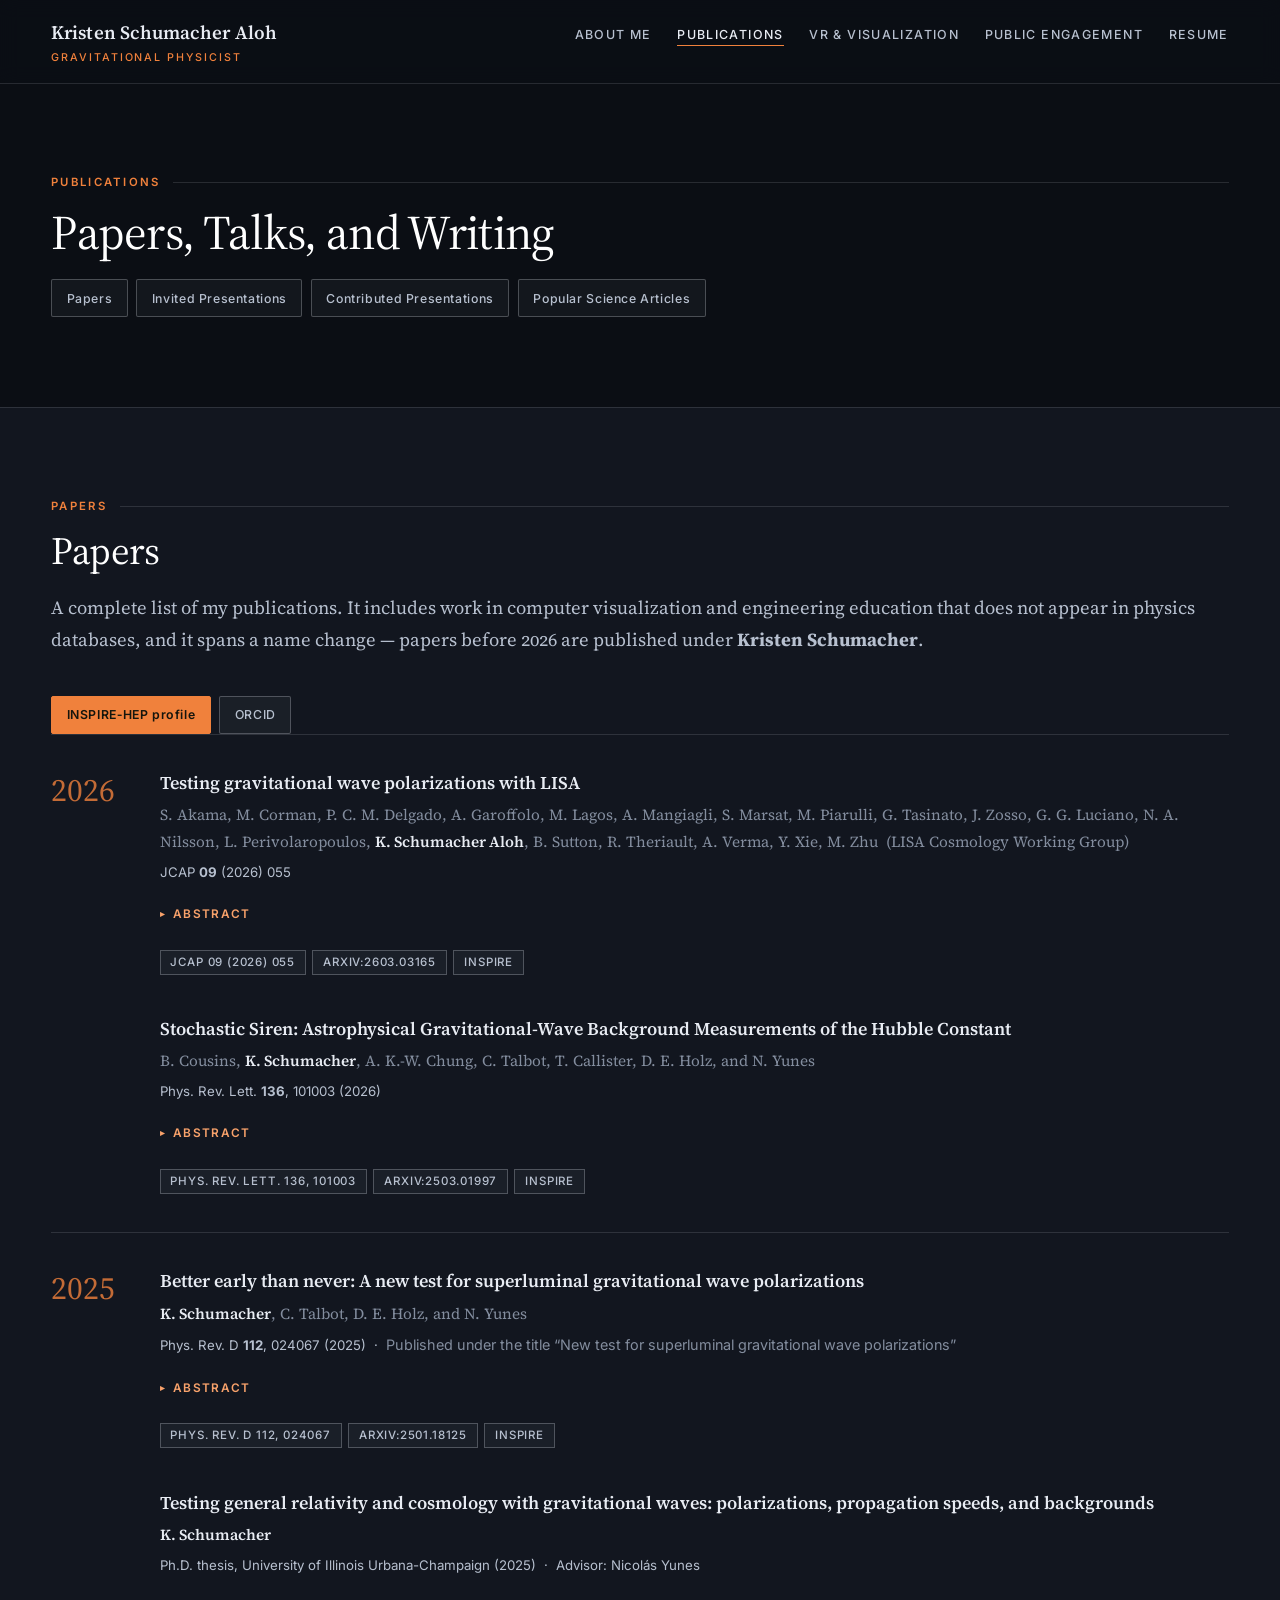
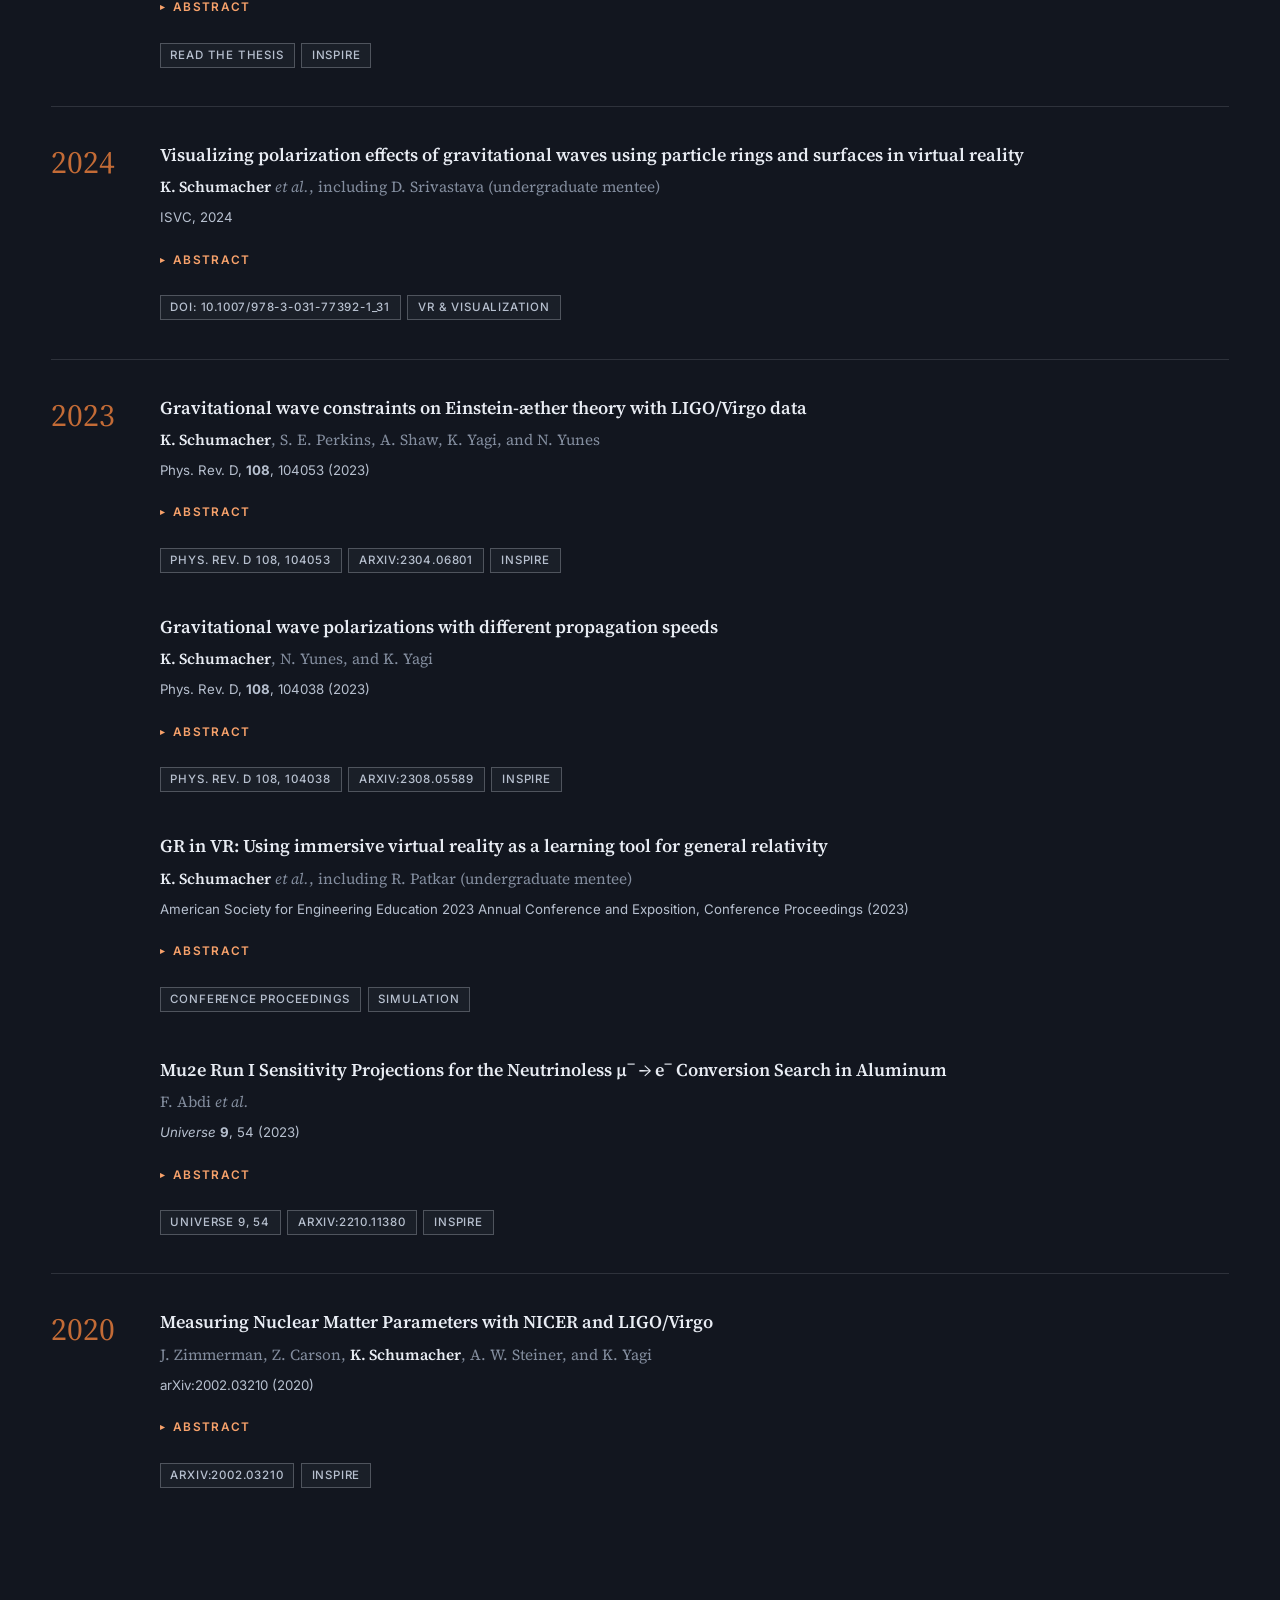
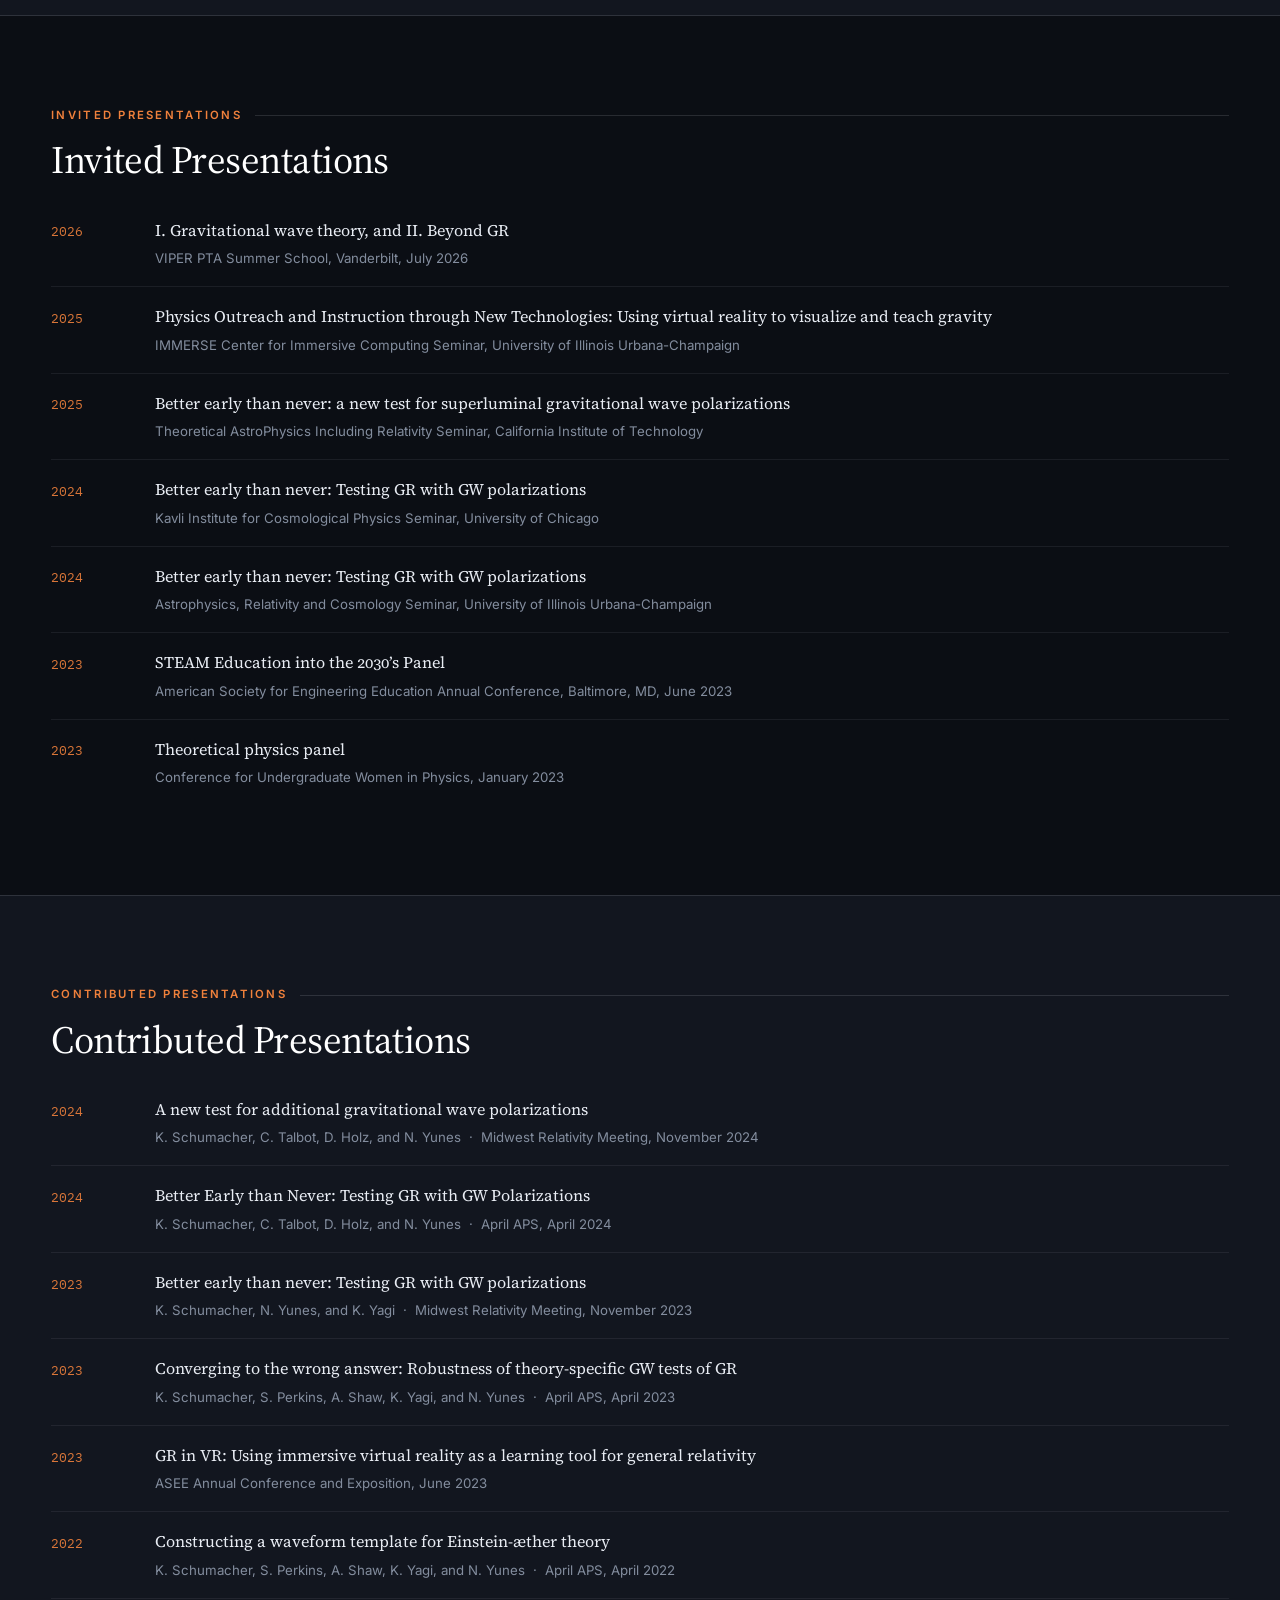
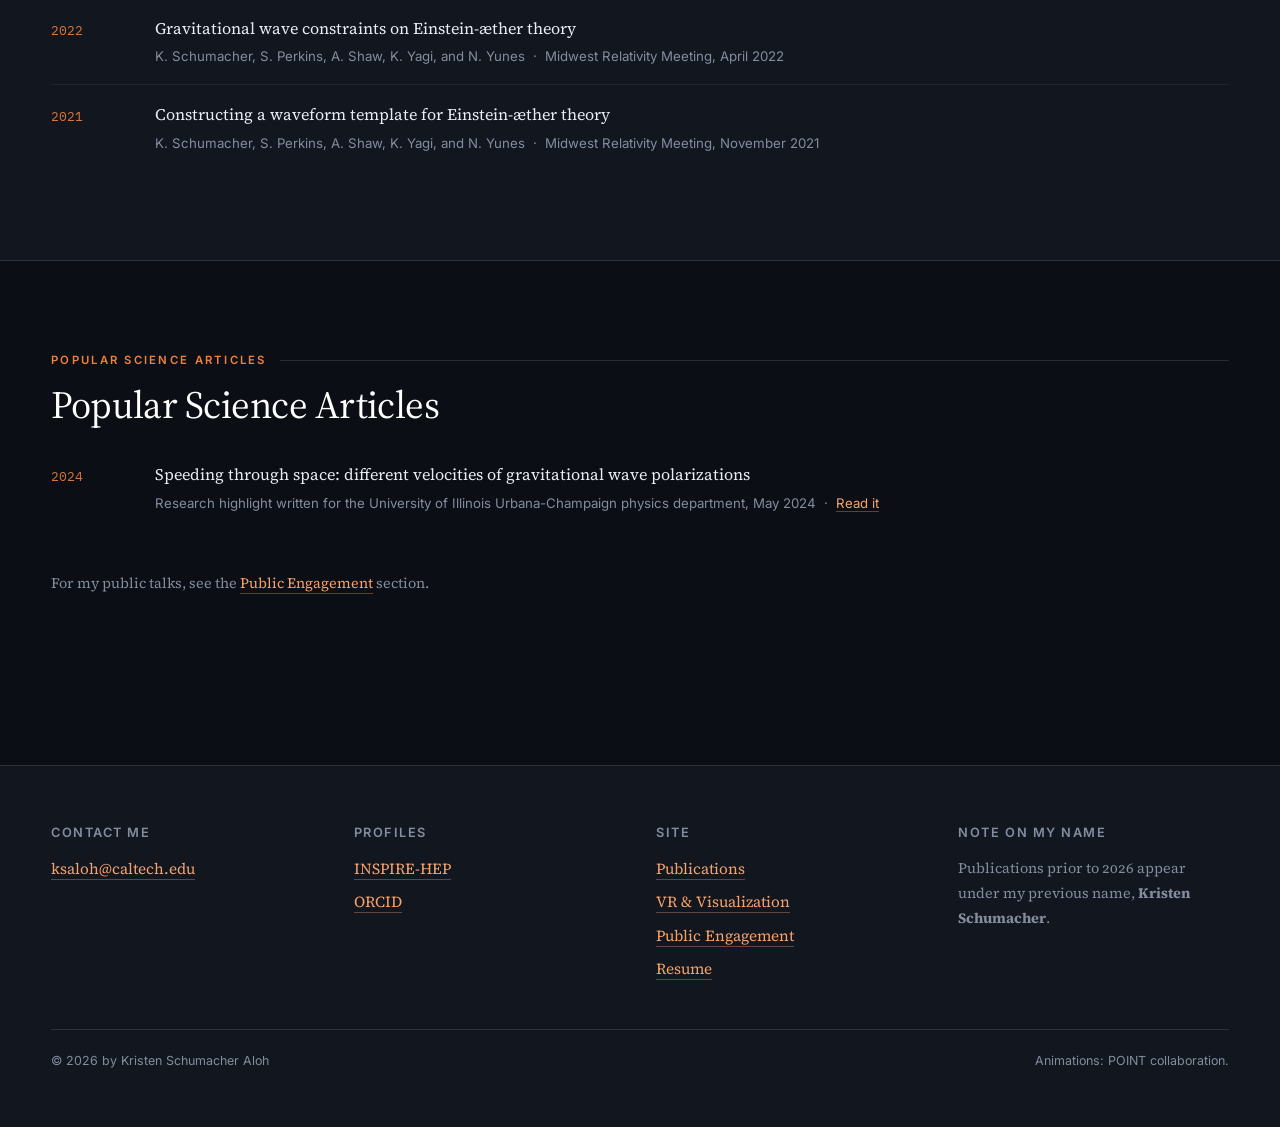
==== commit 02b990d9: "Added doi" ====
--- a/publications.html
+++ b/publications.html
@@ -77,7 +77,7 @@
               G. G. Luciano, N. A. Nilsson, L. Perivolaropoulos,
               <b>K. Schumacher Aloh</b>, B. Sutton, R. Theriault, A. Verma, Y. Xie, M. Zhu
               &nbsp;(LISA Cosmology Working Group)</p>
-            <p class="pub__ref">arXiv:2603.03165 &nbsp;·&nbsp; Posted 3 March 2026</p>
+            <p class="pub__ref">JCAP <b>09</b> (2026) 055</p>
             <details class="pub__abstract">
               <summary>Abstract</summary>
               <p>
@@ -110,6 +110,7 @@
               </p>
             </details>
             <ul class="pub__links">
+              <li><a href="https://doi.org/10.1088/1475-7516/2026/09/055">JCAP 09 (2026) 055</a></li>
               <li><a href="https://arxiv.org/abs/2603.03165">arXiv:2603.03165</a></li>
               <li><a href="https://inspirehep.net/literature/3125375">INSPIRE</a></li>
             </ul>
